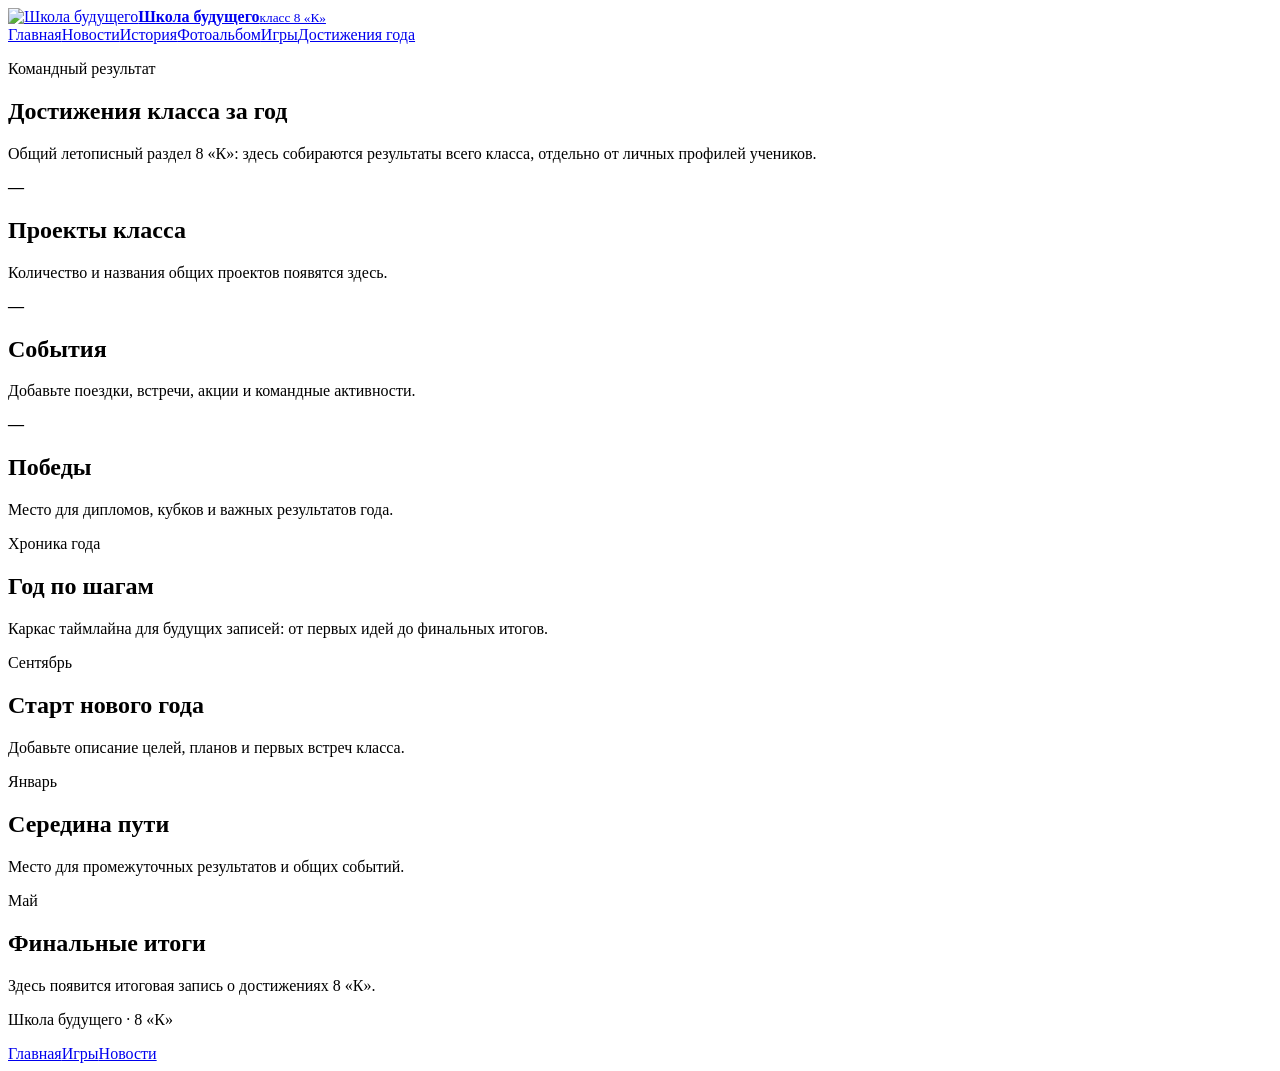
==== pages/achievements.html @ 6d70b0ae "Merge pull request #3 from ar28012011-dev/feature/games-page Adaptive rocket game field and HTML val" ====
<!doctype html><html lang="ru"><head><meta charset="utf-8"><meta name="viewport" content="width=device-width,initial-scale=1"><title>Достижения класса · 8 «К»</title><link rel="stylesheet" href="../style.css"></head><body><header class="site-header"><div class="container nav-inner"><a class="brand" href="../index.html"><img src="../assets/logo_school.jpg" alt="Школа будущего"><span><strong>Школа будущего</strong><small>класс 8 «К»</small></span></a><nav class="nav-menu"><a href="../index.html">Главная</a><a href="news.html">Новости</a><a href="histrory.html">История</a><a href="photos.html">Фотоальбом</a><a href="games.html">Игры</a><a class="active nav-cta" href="achievements.html">Достижения года</a></nav></div></header><main><section class="page-hero"><div class="container"><p class="eyebrow">Командный результат</p><h1 class="page-title">Достижения класса за год</h1><p class="page-intro">Общий летописный раздел 8 «К»: здесь собираются результаты всего класса, отдельно от личных профилей учеников.</p></div></section><section class="content-section"><div class="container"><div class="grid achievement-grid"><article class="achievement-card"><strong>—</strong><h2>Проекты класса</h2><p>Количество и названия общих проектов появятся здесь.</p></article><article class="achievement-card"><strong>—</strong><h2>События</h2><p>Добавьте поездки, встречи, акции и командные активности.</p></article><article class="achievement-card"><strong>—</strong><h2>Победы</h2><p>Место для дипломов, кубков и важных результатов года.</p></article></div></div></section><section class="content-section band"><div class="container"><div class="section-header"><div><p class="section-kicker">Хроника года</p><h2>Год по шагам</h2></div><p>Каркас таймлайна для будущих записей: от первых идей до финальных итогов.</p></div><div class="timeline"><article class="timeline-item"><div class="timeline-year">Сентябрь</div><div><h2>Старт нового года</h2><p>Добавьте описание целей, планов и первых встреч класса.</p></div></article><article class="timeline-item"><div class="timeline-year">Январь</div><div><h2>Середина пути</h2><p>Место для промежуточных результатов и общих событий.</p></div></article><article class="timeline-item"><div class="timeline-year">Май</div><div><h2>Финальные итоги</h2><p>Здесь появится итоговая запись о достижениях 8 «К».</p></div></article></div></div></section></main><footer class="site-footer"><div class="container footer-inner"><p>Школа будущего · 8 «К»</p><nav class="footer-links"><a href="../index.html">Главная</a><a href="games.html">Игры</a><a href="news.html">Новости</a></nav></div></footer><script src="../script.js"></script><script src="../site-config.js"></script></body></html>
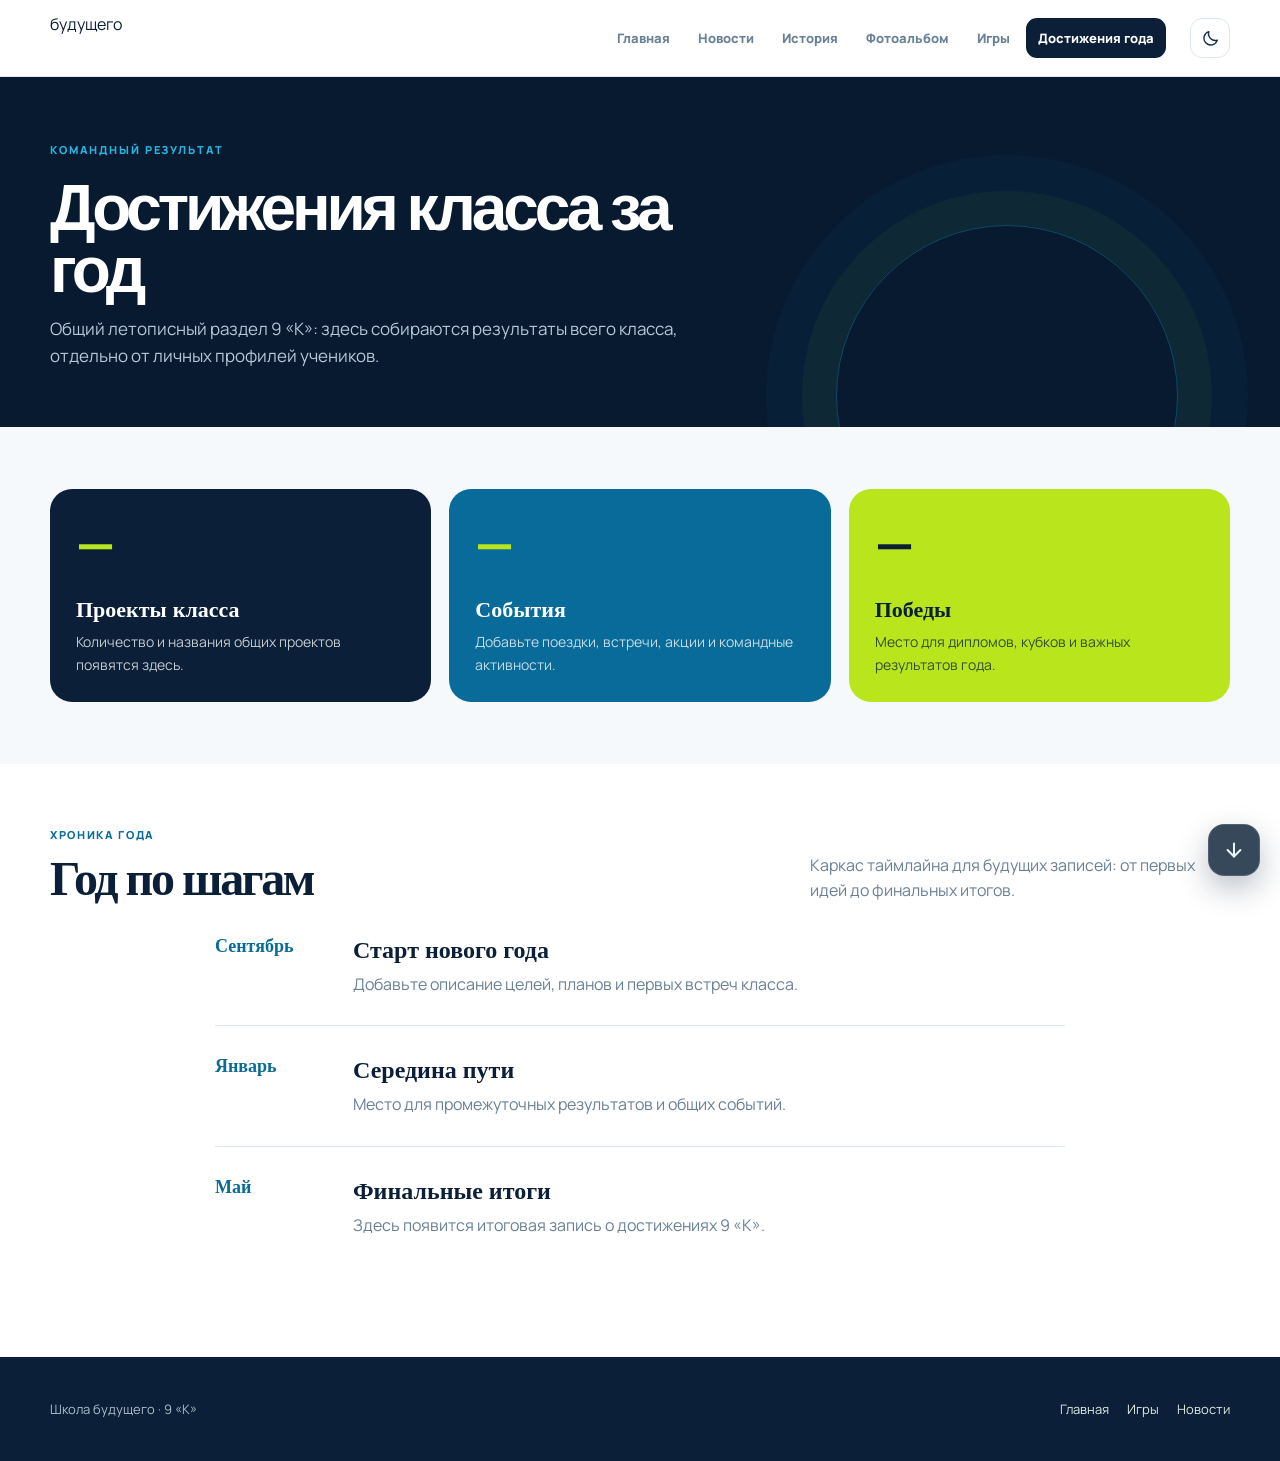
==== commit ba134c79: "Merge 899e00eb04b7e52dab8fac0c53f69734f42420e9 into 2180b8f2639446a6de122148029c52cf65957eb0" ====
--- a/pages/achievements.html
+++ b/pages/achievements.html
@@ -1 +1 @@
-<!doctype html><html lang="ru"><head><meta charset="utf-8"><meta name="viewport" content="width=device-width,initial-scale=1"><title>Достижения класса · 8 «К»</title><link rel="stylesheet" href="../style.css"></head><body><header class="site-header"><div class="container nav-inner"><a class="brand" href="../index.html"><img src="../assets/logo_school.jpg" alt="Школа будущего"><span><strong>Школа будущего</strong><small>класс 8 «К»</small></span></a><nav class="nav-menu"><a href="../index.html">Главная</a><a href="news.html">Новости</a><a href="histrory.html">История</a><a href="photos.html">Фотоальбом</a><a href="games.html">Игры</a><a class="active nav-cta" href="achievements.html">Достижения года</a></nav></div></header><main><section class="page-hero"><div class="container"><p class="eyebrow">Командный результат</p><h1 class="page-title">Достижения класса за год</h1><p class="page-intro">Общий летописный раздел 8 «К»: здесь собираются результаты всего класса, отдельно от личных профилей учеников.</p></div></section><section class="content-section"><div class="container"><div class="grid achievement-grid"><article class="achievement-card"><strong>—</strong><h2>Проекты класса</h2><p>Количество и названия общих проектов появятся здесь.</p></article><article class="achievement-card"><strong>—</strong><h2>События</h2><p>Добавьте поездки, встречи, акции и командные активности.</p></article><article class="achievement-card"><strong>—</strong><h2>Победы</h2><p>Место для дипломов, кубков и важных результатов года.</p></article></div></div></section><section class="content-section band"><div class="container"><div class="section-header"><div><p class="section-kicker">Хроника года</p><h2>Год по шагам</h2></div><p>Каркас таймлайна для будущих записей: от первых идей до финальных итогов.</p></div><div class="timeline"><article class="timeline-item"><div class="timeline-year">Сентябрь</div><div><h2>Старт нового года</h2><p>Добавьте описание целей, планов и первых встреч класса.</p></div></article><article class="timeline-item"><div class="timeline-year">Январь</div><div><h2>Середина пути</h2><p>Место для промежуточных результатов и общих событий.</p></div></article><article class="timeline-item"><div class="timeline-year">Май</div><div><h2>Финальные итоги</h2><p>Здесь появится итоговая запись о достижениях 8 «К».</p></div></article></div></div></section></main><footer class="site-footer"><div class="container footer-inner"><p>Школа будущего · 8 «К»</p><nav class="footer-links"><a href="../index.html">Главная</a><a href="games.html">Игры</a><a href="news.html">Новости</a></nav></div></footer><script src="../script.js"></script><script src="../site-config.js"></script></body></html>
+<!doctype html><html lang="ru"><head><meta charset="utf-8"><meta name="viewport" content="width=device-width,initial-scale=1"><title>Достижения класса · 8 «К»</title><script src="../theme.js"></script><link rel="icon" type="image/png" href="../assets/favicon.png"><link rel="stylesheet" href="../style.css"></head><body><header class="site-header"><div class="container nav-inner"><a class="brand" href="../index.html"><img src="../assets/logo_school.jpg" alt="Школа будущего"><span><strong>Школа будущего</strong><small>класс 8 «К»</small></span></a><nav class="nav-menu"><a href="../index.html">Главная</a><a href="news.html">Новости</a><a href="histrory.html">История</a><a href="photos.html">Фотоальбом</a><a href="games.html">Игры</a><a class="active nav-cta" href="achievements.html">Достижения года</a></nav></div></header><main><section class="page-hero"><div class="container"><p class="eyebrow">Командный результат</p><h1 class="page-title">Достижения класса за год</h1><p class="page-intro">Общий летописный раздел 8 «К»: здесь собираются результаты всего класса, отдельно от личных профилей учеников.</p></div></section><section class="content-section"><div class="container"><div class="grid achievement-grid"><article class="achievement-card"><strong>—</strong><h2>Проекты класса</h2><p>Количество и названия общих проектов появятся здесь.</p></article><article class="achievement-card"><strong>—</strong><h2>События</h2><p>Добавьте поездки, встречи, акции и командные активности.</p></article><article class="achievement-card"><strong>—</strong><h2>Победы</h2><p>Место для дипломов, кубков и важных результатов года.</p></article></div></div></section><section class="content-section band"><div class="container"><div class="section-header"><div><p class="section-kicker">Хроника года</p><h2>Год по шагам</h2></div><p>Каркас таймлайна для будущих записей: от первых идей до финальных итогов.</p></div><div class="timeline"><article class="timeline-item"><div class="timeline-year">Сентябрь</div><div><h2>Старт нового года</h2><p>Добавьте описание целей, планов и первых встреч класса.</p></div></article><article class="timeline-item"><div class="timeline-year">Январь</div><div><h2>Середина пути</h2><p>Место для промежуточных результатов и общих событий.</p></div></article><article class="timeline-item"><div class="timeline-year">Май</div><div><h2>Финальные итоги</h2><p>Здесь появится итоговая запись о достижениях 8 «К».</p></div></article></div></div></section></main><footer class="site-footer"><div class="container footer-inner"><p>Школа будущего · 8 «К»</p><nav class="footer-links"><a href="../index.html">Главная</a><a href="games.html">Игры</a><a href="news.html">Новости</a></nav></div></footer><script src="../script.js"></script><script src="../site-config.js"></script></body></html>
--- a/style.css
+++ b/style.css
@@ -0,0 +1,168 @@
+@import url('https://fonts.googleapis.com/css2?family=Manrope:wght@400;500;600;700;800&family=Space+Grotesk:wght@500;600;700&display=swap');
+
+:root{--ink:#0b2038;--ink-2:#132f4b;--muted:#698096;--blue:#25b7e3;--blue-deep:#086b99;--lime:#b8e51b;--lime-deep:#6c9700;--paper:#f6f9fc;--line:#dce6ee;--white:#fff;--shadow:0 18px 45px rgba(11,32,56,.11);--radius:24px}
+*{box-sizing:border-box}html{scroll-behavior:smooth}body{margin:0;background:var(--paper);color:var(--ink);font-family:Manrope,Arial,sans-serif;line-height:1.6}a{color:inherit}img{max-width:100%;display:block}.container{width:min(1180px,calc(100% - 40px));margin:0 auto}.skip-link{position:absolute;left:-9999px}.skip-link:focus{left:16px;top:16px;z-index:30;background:var(--ink);color:#fff;padding:10px 14px;border-radius:8px}
+
+/* Navigation: the logo is the only mark on the left. */
+.site-header{position:sticky;top:0;z-index:20;background:rgba(255,255,255,.94);backdrop-filter:blur(18px);border-bottom:1px solid var(--line)}.nav-inner{min-height:76px;display:flex;align-items:center;gap:24px}.brand{display:block;width:104px;height:62px;overflow:hidden;flex:0 0 104px;border-radius:14px;text-decoration:none;background:#fff}.brand img{width:104px;height:104px;max-width:none;object-fit:contain;transform:translateY(-21px);transition:transform .25s ease}.brand:hover img,.brand:focus-visible img{transform:translateY(-21px) scale(1.06)}.nav-menu{display:flex;align-items:center;justify-content:flex-end;gap:4px;flex:1}.nav-menu a{padding:10px 12px;text-decoration:none;border-radius:11px;color:var(--muted);font-size:13px;font-weight:800;transition:.2s ease}.nav-menu a:hover,.nav-menu a.active{background:#eaf7fc;color:var(--blue-deep)}.nav-menu a.nav-cta{background:var(--ink);color:#fff}.nav-menu a.nav-cta:hover{background:var(--blue-deep);color:#fff}
+
+/* Cosmic hero — compact, dense and unmistakably space-themed. */
+.hero{position:relative;overflow:hidden;background:#071a30;color:#fff;padding:58px 0 66px;border-bottom:1px solid #173f5c}.hero:before{content:'';position:absolute;inset:0;background-image:radial-gradient(circle at 9% 24%,rgba(255,255,255,.8) 0 1px,transparent 1.8px),radial-gradient(circle at 76% 18%,rgba(37,183,227,.8) 0 1px,transparent 1.8px),radial-gradient(circle at 49% 75%,rgba(184,229,27,.75) 0 1px,transparent 1.7px),radial-gradient(circle at 92% 74%,rgba(255,255,255,.7) 0 1px,transparent 1.7px);background-size:260px 220px,340px 260px,410px 300px,300px 250px;opacity:.62}.hero:after{content:'';position:absolute;width:700px;height:420px;right:-160px;bottom:-290px;background:radial-gradient(ellipse,rgba(37,183,227,.35),transparent 68%);pointer-events:none}.hero-grid{display:grid;grid-template-columns:1fr .9fr;gap:66px;align-items:center;position:relative;z-index:1}.hero-copy{max-width:650px}.eyebrow{color:var(--blue);font-size:11px;font-weight:800;text-transform:uppercase;letter-spacing:.17em;margin:0 0 18px}.hero h1,.page-title{font:700 clamp(43px,5.8vw,74px)/.97 'Space Grotesk',sans-serif;letter-spacing:-.065em;margin:0 0 22px;max-width:700px}.hero h1 span{color:var(--lime)}.lead{font-size:17px;color:#b2c8d6;max-width:560px;margin:0 0 29px}.hero-actions{display:flex;flex-wrap:wrap;gap:11px}.button{display:inline-flex;align-items:center;justify-content:center;min-height:46px;padding:0 18px;border-radius:13px;text-decoration:none;border:1px solid transparent;font-size:13px;font-weight:800;transition:transform .2s,box-shadow .2s,background .2s}.button:hover{transform:translateY(-2px);box-shadow:0 9px 22px rgba(4,21,40,.25)}.button.primary{background:var(--lime);color:#172e05}.button.secondary{border-color:rgba(255,255,255,.25);color:#fff;background:rgba(255,255,255,.08)}.button.secondary:hover{background:rgba(255,255,255,.16)}
+.orbit-stage{position:relative;min-height:320px;display:grid;place-items:center}.planet{width:194px;height:194px;border-radius:50%;background:radial-gradient(circle at 33% 28%,#d8ff60 0 5%,#8fc410 24%,#2a6f86 60%,#0a2541 74%);box-shadow:0 0 0 13px rgba(184,229,27,.07),0 0 80px rgba(37,183,227,.36),inset -26px -20px 35px rgba(2,16,31,.5);position:relative;z-index:2}.planet:after{content:'8К';position:absolute;inset:0;display:grid;place-items:center;font:700 50px 'Space Grotesk';color:rgba(255,255,255,.84);letter-spacing:-.08em}.orbit{position:absolute;border:1px solid rgba(106,223,241,.56);border-radius:50%;transform:rotate(-21deg)}.orbit.one{width:340px;height:128px}.orbit.two{width:400px;height:190px;transform:rotate(25deg);border-color:rgba(184,229,27,.45)}.satellite{position:absolute;width:12px;height:12px;border-radius:50%;background:var(--lime);box-shadow:0 0 16px var(--lime);top:37px;right:48px}.cosmic-note{position:absolute;left:0;bottom:6px;color:#8faec0;font-size:11px;letter-spacing:.08em;text-transform:uppercase}.hero-counters{display:flex;gap:25px;position:absolute;right:0;bottom:0}.hero-counters strong{display:block;color:var(--lime);font:700 27px 'Space Grotesk'}.hero-counters span{display:block;color:#9bb4c1;font-size:10px;text-transform:uppercase;letter-spacing:.08em}
+
+.section{padding:80px 0}.section.band,.content-section.band{background:#fff}.section.soft-blue{background:#eef7fb}.section-header{display:flex;justify-content:space-between;gap:24px;align-items:end;margin-bottom:30px}.section-kicker{margin:0 0 10px;color:var(--blue-deep);font-size:11px;font-weight:800;letter-spacing:.15em;text-transform:uppercase}.section h2,.content-section .section-header h2{font:600 clamp(30px,4vw,48px)/1.05 'Space Grotesk';letter-spacing:-.05em;margin:0}.section-header>p{max-width:420px;color:var(--muted);margin:0}.grid{display:grid;gap:18px}
+
+/* Students: card itself is the interaction, no floating broken button. */
+.students-grid{grid-template-columns:repeat(5,1fr)}.student-card,.teacher-card,.info-card{background:#fff;border:1px solid var(--line);border-radius:20px;overflow:hidden;box-shadow:0 7px 22px rgba(11,32,56,.045);transition:transform .25s ease,box-shadow .25s ease,border-color .25s ease}.student-card{display:flex;flex-direction:column;text-decoration:none;cursor:pointer}.student-card:hover,.student-card:focus-visible{transform:translateY(-7px);border-color:#9bd3e3;box-shadow:0 18px 33px rgba(11,32,56,.14)}.student-photo{aspect-ratio:1/1;background:linear-gradient(135deg,#e4f4fa,#eaf6d5);overflow:hidden}.student-photo img{width:100%;height:100%;object-fit:cover;transition:transform .45s ease}.student-card:hover .student-photo img{transform:scale(1.065)}.student-body{padding:16px;display:flex;flex-direction:column;flex:1;min-height:142px}.student-name{font:600 17px/1.15 'Space Grotesk';margin:0 0 8px}.student-role{font-size:12px;color:var(--muted);line-height:1.4}.student-action{display:flex;justify-content:space-between;align-items:center;margin-top:auto;padding-top:15px;color:var(--blue-deep);font-size:11px;font-weight:800;text-transform:uppercase;letter-spacing:.08em}.student-action b{display:grid;place-items:center;width:25px;height:25px;border-radius:50%;background:#eaf7fc;font-size:16px;line-height:1;transition:.2s}.student-card:hover .student-action b{background:var(--blue);color:#fff;transform:translate(2px,-2px)}.placeholder-mark{width:52px;height:52px;border-radius:16px;background:#eaf6d5;color:var(--lime-deep);display:grid;place-items:center;margin:0 auto;font:700 24px 'Space Grotesk'}
+.notice{display:flex;align-items:center;justify-content:space-between;gap:20px;padding:18px 22px;border-radius:18px;background:var(--ink);color:#fff;margin-top:26px}.notice p{margin:0;color:#b7cbd4;font-size:13px}.notice strong{display:block;font:600 18px 'Space Grotesk';color:var(--lime);margin-bottom:2px}
+
+/* Teachers: all original teacher portraits are rendered from data. */
+.teachers-grid{grid-template-columns:repeat(5,1fr)}.teacher-card{padding:10px}.teacher-card:hover{transform:translateY(-6px);border-color:#b9d8e2;box-shadow:0 15px 30px rgba(11,32,56,.12)}.teacher-card img{width:100%;aspect-ratio:1/1;object-fit:cover;border-radius:14px}.teacher-card h3{font:600 16px/1.15 'Space Grotesk';margin:13px 3px 5px}.teacher-card p{color:var(--muted);font-size:12px;line-height:1.4;margin:0 3px 5px}
+
+/* Photos and news. */
+.page-hero{padding:64px 0 58px;background:#071a30;color:#fff;position:relative;overflow:hidden}.page-hero:after{content:'';position:absolute;right:8%;bottom:-140px;width:340px;height:340px;border:1px solid rgba(37,183,227,.3);border-radius:50%;box-shadow:0 0 0 34px rgba(184,229,27,.04),0 0 0 70px rgba(37,183,227,.04)}.page-hero .container{position:relative;z-index:1}.page-title{font-size:clamp(42px,5.5vw,64px);margin-bottom:14px}.page-intro{color:#b2c8d6;max-width:680px;font-size:17px;margin:0}.content-section{padding:62px 0}.news-list{display:grid;grid-template-columns:repeat(2,1fr);gap:22px}.news-card{background:#fff;border:1px solid var(--line);border-radius:22px;overflow:hidden;box-shadow:0 7px 22px rgba(11,32,56,.04)}.news-card img{width:100%;height:240px;object-fit:cover}.news-card-body{padding:23px}.tag{display:inline-block;color:var(--lime-deep);background:#eef8d9;border-radius:99px;padding:5px 10px;font-size:10px;font-weight:800;text-transform:uppercase;letter-spacing:.08em}.news-card h2{font:600 25px/1.1 'Space Grotesk';margin:14px 0 10px}.news-card p{color:var(--muted);margin:0}.memory-grid{display:grid;grid-template-columns:repeat(4,1fr);grid-auto-rows:180px;gap:14px}.memory-card{position:relative;overflow:hidden;border-radius:18px;background:#dbeef4}.memory-card:first-child{grid-column:span 2;grid-row:span 2}.memory-card:nth-child(4){grid-column:span 2}.memory-card img{width:100%;height:100%;object-fit:cover;transition:transform .45s}.memory-card:hover img{transform:scale(1.06)}.memory-card figcaption{position:absolute;left:0;right:0;bottom:0;padding:30px 16px 13px;color:#fff;font-size:13px;font-weight:800;background:linear-gradient(transparent,rgba(4,20,35,.82))}.placeholder{padding:58px 32px;text-align:center;border:1px dashed #a9c5d0;border-radius:24px;background:rgba(255,255,255,.68)}.placeholder h2{font:600 28px 'Space Grotesk';margin:0 0 8px}.placeholder p{max-width:500px;color:var(--muted);margin:0 auto}
+
+.achievement-grid{grid-template-columns:repeat(3,1fr)}.achievement-card{background:var(--ink);border-radius:22px;color:#fff;padding:26px;min-height:210px}.achievement-card:nth-child(2){background:var(--blue-deep)}.achievement-card:nth-child(3){background:var(--lime);color:var(--ink)}.achievement-card strong{display:block;font:700 44px 'Space Grotesk';color:var(--lime);margin-bottom:24px}.achievement-card:nth-child(3) strong{color:var(--ink)}.achievement-card h2{font:600 22px 'Space Grotesk';margin:0 0 8px}.achievement-card p{margin:0;opacity:.76;font-size:14px}.timeline{max-width:850px;margin:0 auto}.timeline-item{display:grid;grid-template-columns:110px 1fr;gap:28px;padding:0 0 28px;border-bottom:1px solid var(--line);margin-bottom:28px}.timeline-item:last-child{border:0}.timeline-year{color:var(--blue-deep);font:700 18px 'Space Grotesk'}.timeline-item h2{font:600 24px 'Space Grotesk';margin:0 0 7px}.timeline-item p{margin:0;color:var(--muted)}
+.student-profile{display:grid;grid-template-columns:300px 1fr;gap:46px;align-items:start}.profile-photo{border-radius:24px;overflow:hidden;background:#e4f4fa}.profile-photo img{width:100%;aspect-ratio:1/1;object-fit:cover}.profile-meta{display:flex;align-items:center;gap:12px;color:var(--muted);font-size:13px;margin-bottom:16px}.profile-content h2{font:600 38px/1.05 'Space Grotesk';margin:0 0 14px;letter-spacing:-.04em}.profile-content>p{color:var(--muted);font-size:17px;max-width:650px}.profile-cards{display:grid;grid-template-columns:repeat(2,1fr);gap:16px;margin-top:28px}.profile-cards .info-card{padding:20px}.info-card h3{font:600 19px 'Space Grotesk';margin:0 0 7px}.info-card p{color:var(--muted);font-size:14px;margin:0}.back-link{display:inline-flex;gap:8px;color:var(--blue-deep);font-weight:800;text-decoration:none;margin-bottom:22px}
+.site-footer{background:var(--ink);color:#fff;padding:42px 0}.footer-inner{display:flex;justify-content:space-between;gap:30px;align-items:start}.site-footer p{color:#a9bdc7;font-size:13px;margin:0;max-width:360px}.footer-links{display:flex;gap:18px;flex-wrap:wrap}.footer-links a{color:#dbe9df;text-decoration:none;font-size:13px}.footer-links a:hover{color:var(--lime)}
+
+@media(max-width:1050px){.students-grid{grid-template-columns:repeat(4,1fr)}.teachers-grid{grid-template-columns:repeat(4,1fr)}.hero-grid{gap:35px}.nav-inner{gap:14px}.nav-menu a{padding:10px 8px;font-size:12px}}
+@media(max-width:720px){.container{width:min(100% - 28px,600px)}.site-header{position:relative}.nav-inner{align-items:center;padding:6px 0 10px;flex-wrap:wrap}.brand{width:90px;height:58px;flex-basis:90px}.brand img{width:98px;height:98px;transform:translateY(-20px)}.brand:hover img,.brand:focus-visible img{transform:translateY(-20px) scale(1.04)}.nav-menu{justify-content:flex-start;overflow-x:auto;width:100%;order:3;padding-bottom:2px}.nav-menu a{white-space:nowrap}.hero{padding:48px 0 54px}.hero-grid{grid-template-columns:1fr;gap:28px}.hero h1{font-size:48px}.orbit-stage{min-height:260px}.planet{width:154px;height:154px}.planet:after{font-size:40px}.orbit.one{width:275px;height:105px}.orbit.two{width:325px;height:155px}.cosmic-note{left:8px;bottom:0}.hero-counters{right:8px;bottom:0}.section,.content-section{padding:58px 0}.section-header{display:block}.section-header>p{margin-top:14px}.students-grid{grid-template-columns:repeat(2,1fr);gap:12px}.teachers-grid{grid-template-columns:repeat(2,1fr);gap:12px}.student-body{padding:14px 12px;min-height:142px}.student-name{font-size:15px}.news-list,.achievement-grid,.profile-cards{grid-template-columns:1fr}.memory-grid{grid-template-columns:repeat(2,1fr);grid-auto-rows:145px}.memory-card:first-child,.memory-card:nth-child(4){grid-column:span 2}.student-profile{grid-template-columns:1fr;gap:25px}.profile-photo{max-width:300px}.timeline-item{grid-template-columns:75px 1fr;gap:14px}.footer-inner{display:block}.footer-links{margin-top:22px}.notice{display:block}.notice .button{margin-top:16px}}
+@media(prefers-reduced-motion:reduce){*,*:before,*:after{scroll-behavior:auto!important;transition:none!important;animation:none!important}}
+.brand span{display:none}
+.planet:after{content:var(--class-code,'9К')}
+
+/* Full-viewport hero: the header stays compact while the first screen becomes the mission statement. */
+.hero{min-height:100vh;height:100vh;padding:78px 0 104px;display:flex;align-items:center}.hero-grid{width:100%;min-height:calc(100vh - 182px);grid-template-columns:1.06fr .94fr;gap:clamp(45px,7vw,110px)}.hero-copy{max-width:760px}.hero h1{font-size:clamp(56px,6.6vw,104px);max-width:820px;margin-bottom:30px}.lead{font-size:clamp(18px,1.4vw,22px);line-height:1.55;max-width:640px;margin-bottom:38px}.hero-actions{gap:14px}.hero-actions .button{min-height:56px;padding:0 23px;font-size:14px;border-radius:16px}.orbit-stage{min-height:clamp(430px,52vw,620px)}.planet{width:clamp(230px,24vw,340px);height:clamp(230px,24vw,340px)}.planet:after{font-size:clamp(58px,5vw,82px)}.orbit.one{width:clamp(420px,42vw,620px);height:clamp(160px,15vw,220px)}.orbit.two{width:clamp(500px,50vw,740px);height:clamp(240px,24vw,350px)}.satellite{width:16px;height:16px;top:13%;right:10%}.cosmic-note{bottom:9%;font-size:12px}.hero-counters{bottom:8%;gap:38px}.hero-counters strong{font-size:clamp(32px,3vw,48px)}.hero-counters span{font-size:11px}.scroll-cue{position:absolute;z-index:3;left:50%;bottom:24px;transform:translateX(-50%);display:flex;flex-direction:column;align-items:center;gap:10px;color:#a4bdca;text-decoration:none;font-size:10px;font-weight:800;letter-spacing:.18em;text-transform:uppercase;transition:color .2s ease}.scroll-cue:hover{color:var(--lime)}.scroll-cue i{display:block;width:22px;height:36px;border:1px solid rgba(184,229,27,.65);border-radius:99px;position:relative}.scroll-cue i:after{content:'';position:absolute;width:4px;height:8px;left:50%;top:7px;transform:translateX(-50%);border-radius:4px;background:var(--lime);animation:scroll-drop 1.7s ease-in-out infinite}@keyframes scroll-drop{0%{opacity:0;transform:translate(-50%,0)}25%{opacity:1}75%{opacity:1}100%{opacity:0;transform:translate(-50%,14px)}}
+@media(max-width:1050px) and (min-width:721px){.hero h1{font-size:clamp(52px,6vw,78px)}.orbit-stage{transform:scale(.85);transform-origin:center}.hero-grid{gap:15px}}
+@media(max-width:720px){.hero{height:auto;min-height:calc(100svh - 130px);padding:50px 0 92px;display:block}.hero-grid{min-height:0;display:flex;flex-direction:column;gap:26px;align-items:stretch}.hero-copy{max-width:none}.hero h1{font-size:clamp(45px,13vw,66px);line-height:.95;margin-bottom:20px}.lead{font-size:16px;line-height:1.55;margin-bottom:26px}.hero-actions{display:grid;grid-template-columns:1fr 1fr;gap:9px}.hero-actions .button{min-height:50px;padding:0 10px;font-size:12px}.orbit-stage{min-height:310px;transform:none;margin-top:4px}.planet{width:170px;height:170px}.planet:after{font-size:45px}.orbit.one{width:310px;height:120px}.orbit.two{width:370px;height:180px}.satellite{top:17px;right:15%}.cosmic-note{left:2px;bottom:22px;font-size:9px}.hero-counters{right:2px;bottom:22px;gap:20px}.hero-counters strong{font-size:27px}.hero-counters span{font-size:9px}.scroll-cue{bottom:15px;font-size:9px;gap:7px}.scroll-cue i{height:28px;width:18px}.scroll-cue i:after{top:5px;width:3px;height:7px}}
+@media(max-width:720px){.nav-menu{scrollbar-width:none}.nav-menu::-webkit-scrollbar{display:none}.hero{height:calc(100svh - 78px);min-height:620px;padding:32px 0 64px;overflow:hidden}.hero-grid{height:100%;gap:8px;justify-content:space-between}.hero h1{font-size:clamp(40px,11.7vw,53px);line-height:.94;margin-bottom:14px}.hero .eyebrow{font-size:10px;margin-bottom:12px}.lead{font-size:14px;line-height:1.45;margin-bottom:18px}.hero-actions .button{min-height:46px;font-size:11px}.orbit-stage{min-height:244px;margin-top:0;flex:0 0 244px}.planet{width:140px;height:140px}.planet:after{font-size:40px}.orbit.one{width:270px;height:104px}.orbit.two{width:325px;height:158px}.satellite{top:10px;right:14%}.cosmic-note{bottom:18px}.hero-counters{bottom:18px}.hero-counters strong{font-size:24px}.scroll-cue{bottom:8px}}
+.hero-grid{width:min(1180px,calc(100% - 40px));margin-left:auto;margin-right:auto}
+
+/* Motion layer and viewport correction: the hero fills the space below the real header. */
+:root{--header-height:76px}.site-header{min-height:var(--header-height)}.hero{height:calc(100dvh - var(--header-height));min-height:calc(100dvh - var(--header-height));overflow:hidden}.hero-grid{height:100%;min-height:0}.orbit-stage{transform:translate3d(var(--scene-x,0px),var(--scene-y,0px),0);transition:transform .45s cubic-bezier(.22,.61,.36,1)}.star-field{position:absolute;inset:0;z-index:0;pointer-events:none;overflow:hidden}.star-field span{position:absolute;width:var(--star-size,3px);height:var(--star-size,3px);border-radius:50%;background:#e9fbff;box-shadow:0 0 8px rgba(125,228,255,.9);animation:star-pulse 3.6s ease-in-out infinite;transform:scale(var(--star-scale,1))}.star-field span:nth-child(4n){--star-size:2px;background:var(--blue)}.star-field span:nth-child(7n){--star-size:4px;background:var(--lime);box-shadow:0 0 13px rgba(184,229,27,.9)}@keyframes star-pulse{0%,100%{opacity:.18;transform:scale(calc(var(--star-scale,1) * .72))}45%{opacity:1;transform:scale(calc(var(--star-scale,1) * 1.35))}68%{opacity:.42;transform:scale(var(--star-scale,1))}}.orbit{transform-origin:50% 50%;will-change:transform}.orbit.one{animation:orbit-drift-one 18s ease-in-out infinite}.orbit.two{animation:orbit-drift-two 24s ease-in-out infinite}@keyframes orbit-drift-one{0%,100%{transform:rotate(-21deg) translate3d(0,0,0)}50%{transform:rotate(-15deg) translate3d(9px,-5px,0)}}@keyframes orbit-drift-two{0%,100%{transform:rotate(25deg) translate3d(0,0,0)}50%{transform:rotate(31deg) translate3d(-8px,7px,0)}}.planet{animation:planet-float 6s ease-in-out infinite;will-change:transform;background:radial-gradient(circle at 32% 24%,#efff91 0 3%,#c2f32f 10%,#82b91a 31%,#1a6e87 64%,#071e39 79%);box-shadow:0 0 0 13px rgba(184,229,27,.07),0 0 80px rgba(37,183,227,.36),0 0 125px rgba(184,229,27,.12),inset -28px -23px 38px rgba(1,15,30,.58);overflow:hidden}.planet:before{content:'';position:absolute;inset:-15%;border-radius:50%;background:repeating-linear-gradient(168deg,transparent 0 17px,rgba(238,255,170,.16) 18px 21px,transparent 22px 36px);mix-blend-mode:screen;opacity:.62;transform:rotate(-18deg)}@keyframes planet-float{0%,100%{transform:translateY(0) scale(1)}50%{transform:translateY(-10px) scale(1.018)}}.rocket{position:absolute;z-index:4;left:8%;top:17%;width:29px;height:58px;border-radius:52% 52% 42% 42%;background:linear-gradient(110deg,#fff 0 22%,#d9f45b 23% 38%,#27acd0 39% 100%);box-shadow:0 0 17px rgba(37,183,227,.75);transform:rotate(42deg);animation:rocket-flight 13s ease-in-out infinite;will-change:transform}.rocket:before{content:'';position:absolute;left:5px;bottom:-8px;width:19px;height:19px;border-radius:50% 50% 65% 65%;background:radial-gradient(circle at 50% 10%,#fff 0 12%,#b8e51b 25%,#ff9b29 58%,transparent 70%);filter:blur(1px)}.rocket-window{position:absolute;width:10px;height:10px;left:9px;top:13px;border-radius:50%;background:#092c4b;border:2px solid rgba(255,255,255,.8)}.rocket-fin{position:absolute;width:9px;height:18px;bottom:9px;background:#159bc3}.rocket-fin.left{left:-6px;clip-path:polygon(100% 0,100% 100%,0 80%)}.rocket-fin.right{right:-6px;clip-path:polygon(0 0,100% 80%,0 100%)}@keyframes rocket-flight{0%,100%{transform:translate3d(0,0,0) rotate(42deg);opacity:.72}40%{transform:translate3d(34px,-38px,0) rotate(46deg);opacity:1}72%{transform:translate3d(8px,-80px,0) rotate(38deg);opacity:.82}}
+@media(max-width:720px){:root{--header-height:78px}.hero{height:auto;min-height:calc(100dvh - var(--header-height));padding-top:32px}.hero-grid{height:auto;min-height:calc(100dvh - var(--header-height) - 96px)}.orbit-stage{transform:none}.rocket{left:7%;top:12%;transform:scale(.78) rotate(42deg)}.star-field span{animation-duration:3.2s}}
+@media(prefers-reduced-motion:reduce){.orbit-stage{transform:none!important}.star-field span,.orbit,.planet,.rocket{animation:none!important}.planet{transform:none!important}}
+
+/* Floating page-scroll arrows: flip through the site with one tap. */
+.scroll-dock{position:fixed;right:20px;bottom:24px;z-index:40;display:flex;flex-direction:column;gap:10px}
+.scroll-dock button{width:52px;height:52px;border-radius:16px;border:1px solid rgba(255,255,255,.14);background:rgba(11,32,56,.82);color:#eaf4fa;backdrop-filter:blur(10px);-webkit-backdrop-filter:blur(10px);display:grid;place-items:center;cursor:pointer;box-shadow:0 12px 30px rgba(11,32,56,.28);transition:transform .2s ease,background .2s ease,color .2s ease,opacity .3s ease}
+.scroll-dock button:hover{transform:translateY(-2px);background:var(--lime);color:#172e05}
+.scroll-dock button:active{transform:translateY(0) scale(.94)}
+.scroll-dock button svg{width:22px;height:22px}
+.scroll-dock button[hidden]{display:none}
+
+/* Fullscreen photo viewer: Instagram/VK style browsing with smooth transitions. */
+.memory-card{cursor:zoom-in}
+.memory-card:focus-visible{outline:3px solid var(--blue);outline-offset:3px}
+body.lightbox-locked{overflow:hidden}
+.lightbox{position:fixed;inset:0;z-index:80;display:flex;align-items:center;justify-content:center;padding:24px;background:rgba(4,16,29,.9);backdrop-filter:blur(16px);-webkit-backdrop-filter:blur(16px);opacity:0;visibility:hidden;transition:opacity .4s ease,visibility .4s ease}
+.lightbox.open{opacity:1;visibility:visible}
+.lightbox-stage{position:relative;width:min(1120px,94vw);height:min(82vh,780px);display:grid;place-items:center;touch-action:none}
+.lightbox-img{max-width:100%;max-height:100%;border-radius:20px;box-shadow:0 30px 90px rgba(0,0,0,.6),0 0 0 1px rgba(255,255,255,.08);will-change:transform,opacity;user-select:none;-webkit-user-select:none;-webkit-user-drag:none;cursor:grab}
+.lightbox-ui{position:absolute;left:0;right:0;top:0;display:flex;justify-content:space-between;align-items:center;gap:16px;padding:22px 76px 0 26px;color:#c9ddea;font-size:12px;font-weight:700;letter-spacing:.04em}
+.lightbox-count{color:var(--lime);font:700 14px 'Space Grotesk',sans-serif}
+.lightbox-hint{text-transform:uppercase;letter-spacing:.12em}
+.lightbox-caption{position:absolute;left:50%;bottom:26px;transform:translateX(-50%);max-width:80vw;margin:0;color:#fff;font-size:15px;font-weight:800;text-align:center;text-shadow:0 2px 12px rgba(0,0,0,.65);white-space:nowrap;overflow:hidden;text-overflow:ellipsis}
+.lightbox-close,.lightbox-nav{position:absolute;z-index:2;display:grid;place-items:center;border:1px solid rgba(255,255,255,.18);background:rgba(255,255,255,.08);color:#fff;cursor:pointer;transition:transform .22s ease,background .22s ease,border-color .22s ease,color .22s ease}
+.lightbox-close{top:18px;right:20px;width:46px;height:46px;border-radius:14px;font-size:24px;line-height:1}
+.lightbox-nav{top:50%;width:56px;height:56px;border-radius:50%;font-size:32px;line-height:1;transform:translateY(-50%)}
+.lightbox-nav.prev{left:18px}
+.lightbox-nav.next{right:18px}
+.lightbox-close:hover{background:var(--lime);border-color:var(--lime);color:#172e05;transform:scale(1.08)}
+.lightbox-nav:hover{background:var(--lime);border-color:var(--lime);color:#172e05;transform:translateY(-50%) scale(1.08)}
+.lightbox.open .lightbox-ui,.lightbox.open .lightbox-caption,.lightbox.open .lightbox-close,.lightbox.open .lightbox-nav{animation:lightbox-ui-in .5s cubic-bezier(.22,.61,.36,1) both}
+@keyframes lightbox-ui-in{from{opacity:0}to{opacity:1}}
+@media(max-width:720px){.lightbox{padding:14px}.lightbox-nav{width:46px;height:46px;font-size:26px}.lightbox-nav.prev{left:8px}.lightbox-nav.next{right:8px}.lightbox-close{width:42px;height:42px;top:14px;right:14px}.lightbox-ui{padding:16px 64px 0 16px}.lightbox-hint{display:none}.lightbox-caption{font-size:13px;bottom:16px}.scroll-dock{right:12px;bottom:16px;gap:8px}.scroll-dock button{width:46px;height:46px;border-radius:14px}}
+
+/* Album filter: browse one themed set at a time instead of every photo. */
+.album-bar{display:flex;flex-wrap:wrap;gap:10px;margin:0 0 24px}
+.album-chip{display:inline-flex;align-items:center;gap:9px;border:1px solid var(--line);background:#fff;color:var(--ink-2);border-radius:99px;padding:9px 16px;font:800 13px Manrope,Arial,sans-serif;cursor:pointer;transition:transform .2s ease,background .2s ease,color .2s ease,border-color .2s ease,box-shadow .2s ease}
+.album-chip:hover{transform:translateY(-2px);border-color:#9bd3e3;box-shadow:0 8px 18px rgba(11,32,56,.1)}
+.album-chip .album-count{background:#eaf7fc;color:var(--blue-deep);border-radius:99px;padding:1px 8px;font-size:11px;font-weight:800;transition:background .2s ease,color .2s ease}
+.album-chip.active{background:var(--ink);border-color:var(--ink);color:#fff;box-shadow:0 12px 26px rgba(11,32,56,.22)}
+.album-chip.active .album-count{background:var(--lime);color:#172e05}
+.memory-card.is-hidden{display:none}
+.memory-grid.album-active{grid-template-columns:repeat(auto-fit,minmax(230px,1fr));grid-auto-rows:210px}
+.memory-grid.album-active .memory-card,.memory-grid.album-active .memory-card:first-child,.memory-grid.album-active .memory-card:nth-child(4){grid-column:auto;grid-row:auto}
+@media(max-width:720px){.album-bar{margin-bottom:16px}.album-chip{padding:8px 13px;font-size:12px}.memory-grid.album-active{grid-template-columns:repeat(2,1fr);grid-auto-rows:150px}}
+
+/* News article: clickable cards, full-story layout and article photo viewer. */
+.news-card-link{display:block;text-decoration:none;color:inherit;cursor:pointer;transition:transform .25s ease,box-shadow .25s ease,border-color .25s ease}
+.news-card-link:hover,.news-card-link:focus-visible{transform:translateY(-6px);border-color:#9bd3e3;box-shadow:0 18px 33px rgba(11,32,56,.14)}
+.news-card-link img{transition:transform .45s ease}
+.news-card-link:hover img{transform:scale(1.045)}
+.news-card-more{display:inline-flex;align-items:center;gap:8px;margin-top:15px;color:var(--blue-deep);font-size:11px;font-weight:800;text-transform:uppercase;letter-spacing:.08em}
+.article{max-width:840px;margin:0 auto}
+.article-back{margin:0 0 24px}
+.article-back .back-link{margin-bottom:0}
+.article>p{font-size:17px;line-height:1.72;color:var(--ink-2);margin:0 0 18px}
+.article .article-lead{font-size:21px;line-height:1.5;font-weight:600;color:var(--ink)}
+.article-gallery{display:grid;grid-template-columns:repeat(2,1fr);gap:16px;margin:34px 0 6px}
+.article-gallery figure{margin:0;border:1px solid var(--line);border-radius:18px;overflow:hidden;background:#fff;box-shadow:0 7px 22px rgba(11,32,56,.05)}
+.article-gallery img{width:100%;aspect-ratio:4/3;object-fit:cover;transition:transform .45s ease;cursor:zoom-in}
+.article-gallery figure:hover img{transform:scale(1.05)}
+.article-gallery figcaption{padding:12px 15px;font-size:13px;font-weight:700;color:var(--ink)}
+.article-gallery .is-wide{grid-column:1/-1}
+.article-gallery .is-wide img{aspect-ratio:16/9}
+.article-gallery img:focus-visible{outline:3px solid var(--blue);outline-offset:-3px}
+
+.article-lightbox{position:fixed;inset:0;z-index:90;display:flex;align-items:center;justify-content:center;padding:24px;background:rgba(4,16,29,.9);backdrop-filter:blur(14px);-webkit-backdrop-filter:blur(14px)}
+.article-lightbox[hidden]{display:none}
+.article-lightbox-img{max-width:min(1120px,94vw);max-height:84vh;width:auto;height:auto;border-radius:20px;box-shadow:0 30px 90px rgba(0,0,0,.6),0 0 0 1px rgba(255,255,255,.08);background:#0b2038;user-select:none;-webkit-user-select:none;-webkit-user-drag:none}
+.article-lightbox-close,.article-lightbox-nav{position:absolute;z-index:2;display:grid;place-items:center;border:1px solid rgba(255,255,255,.18);background:rgba(255,255,255,.08);color:#fff;cursor:pointer;transition:transform .22s ease,background .22s ease,border-color .22s ease,color .22s ease}
+.article-lightbox-close{top:18px;right:20px;width:46px;height:46px;border-radius:14px;font-size:24px;line-height:1}
+.article-lightbox-nav{top:50%;width:56px;height:56px;border-radius:50%;font-size:32px;line-height:1;transform:translateY(-50%)}
+.article-lightbox-nav.prev{left:18px}
+.article-lightbox-nav.next{right:18px}
+.article-lightbox-close:hover{background:var(--lime);border-color:var(--lime);color:#172e05}
+.article-lightbox-nav:hover{background:var(--lime);border-color:var(--lime);color:#172e05;transform:translateY(-50%) scale(1.08)}
+.article-lightbox-counter{position:absolute;left:50%;bottom:20px;transform:translateX(-50%);color:#fff;font-size:13px;font-weight:800;letter-spacing:.06em;background:rgba(255,255,255,.14);border-radius:99px;padding:6px 14px}
+.article-lightbox-counter[hidden]{display:none}
+body.article-lightbox-locked{overflow:hidden}
+@media(max-width:720px){.article-gallery{grid-template-columns:1fr}.article>p{font-size:16px}.article .article-lead{font-size:19px}}
+@media(max-width:600px){.article-lightbox{padding:14px}.article-lightbox-nav{width:44px;height:44px;font-size:28px}.article-lightbox-nav.prev{left:8px}.article-lightbox-nav.next{right:8px}.article-lightbox-close{top:12px;right:12px;width:42px;height:42px;font-size:22px}}
+
+/* Theme switch: light by default, dark via html[data-theme="dark"]. */
+.theme-toggle{display:inline-grid;place-items:center;width:40px;height:40px;margin-left:auto;order:4;padding:0;flex:0 0 auto;border-radius:12px;border:1px solid var(--line);background:#fff;color:var(--ink-2);cursor:pointer;transition:background .2s ease,color .2s ease,border-color .2s ease,transform .2s ease}
+.theme-toggle:hover{transform:translateY(-1px);border-color:#9bd3e3;color:var(--blue-deep)}
+.theme-toggle:focus-visible{outline:2px solid var(--blue);outline-offset:2px}
+.theme-toggle svg{width:19px;height:19px;display:block}
+body{transition:background-color .3s ease,color .3s ease}
+.site-header{transition:background-color .3s ease,border-color .3s ease}
+
+html[data-theme="dark"]{color-scheme:dark;--ink:#e8f3fa;--ink-2:#c6d9e6;--muted:#94aebe;--paper:#081726;--line:#1d3a51;--blue:#38c4ef;--blue-deep:#7fd6f2;--lime:#c8f03a;--lime-deep:#b8e51b}
+html[data-theme="dark"] body{background:var(--paper);color:var(--ink)}
+html[data-theme="dark"] .site-header{background:rgba(8,23,38,.92)}
+html[data-theme="dark"] .nav-menu a{color:#a9c2d2}
+html[data-theme="dark"] .nav-menu a:hover,html[data-theme="dark"] .nav-menu a.active{background:rgba(37,183,227,.16);color:#bfeaf8}
+html[data-theme="dark"] .nav-menu a.nav-cta{background:#12314a;color:#eaf6fe}
+html[data-theme="dark"] .nav-menu a.nav-cta:hover{background:#1a4a6b;color:#fff}
+html[data-theme="dark"] .skip-link:focus{background:#12314a;color:#fff}
+html[data-theme="dark"] .theme-toggle{background:#0d2133;border-color:#22445d;color:#cfe6f2}
+html[data-theme="dark"] .theme-toggle:hover{border-color:#2f6484;color:#fff}
+html[data-theme="dark"] .section.band,html[data-theme="dark"] .content-section.band{background:#0d2133}
+html[data-theme="dark"] .section.soft-blue{background:#0a1c2e}
+html[data-theme="dark"] .student-card,html[data-theme="dark"] .teacher-card,html[data-theme="dark"] .info-card,html[data-theme="dark"] .news-card{background:#0d2133;box-shadow:0 7px 22px rgba(0,0,0,.28)}
+html[data-theme="dark"] .student-photo{background:linear-gradient(135deg,#0e2b3d,#132a1c)}
+html[data-theme="dark"] .student-action b{background:rgba(37,183,227,.16)}
+html[data-theme="dark"] .student-card:hover,html[data-theme="dark"] .student-card:focus-visible,html[data-theme="dark"] .news-card-link:hover,html[data-theme="dark"] .news-card-link:focus-visible{border-color:#2b5d7d;box-shadow:0 18px 33px rgba(0,0,0,.4)}
+html[data-theme="dark"] .teacher-card:hover{border-color:#2b5d7d;box-shadow:0 15px 30px rgba(0,0,0,.38)}
+html[data-theme="dark"] .placeholder-mark{background:rgba(184,229,27,.14)}
+html[data-theme="dark"] .tag{background:rgba(184,229,27,.14);color:#c8f03a}
+html[data-theme="dark"] .memory-card{background:#0e2234}
+html[data-theme="dark"] .placeholder{background:rgba(255,255,255,.04);border-color:#2a4a5e}
+html[data-theme="dark"] .profile-photo{background:#0e2234}
+html[data-theme="dark"] .album-chip{background:#0d2133;border-color:var(--line);color:#c6d9e6}
+html[data-theme="dark"] .album-chip .album-count{background:rgba(37,183,227,.16);color:#bfeaf8}
+html[data-theme="dark"] .album-chip.active{background:#12314a;border-color:#12314a;color:#fff}
+html[data-theme="dark"] .article-gallery figure{background:#0d2133}
+html[data-theme="dark"] .notice{background:#0d2133}
+html[data-theme="dark"] .achievement-card{background:#0d2133}
+html[data-theme="dark"] .achievement-card:nth-child(2){background:#0b5f86}
+html[data-theme="dark"] .achievement-card:nth-child(3),html[data-theme="dark"] .achievement-card:nth-child(3) strong{color:#172e05}
+html[data-theme="dark"] .site-footer{background:#06121f}
+html[data-theme="dark"] .game-shell{background:#0b2038}
+html[data-theme="dark"] .article-lightbox-img{background:#0b2038}
+html[data-theme="dark"] .game-card{background:#0d2133;border-color:var(--line);box-shadow:0 7px 22px rgba(0,0,0,.28)}
+html[data-theme="dark"] .game-card:hover,html[data-theme="dark"] .game-card:focus-visible{border-color:#2b5d7d;box-shadow:0 18px 33px rgba(0,0,0,.4)}
